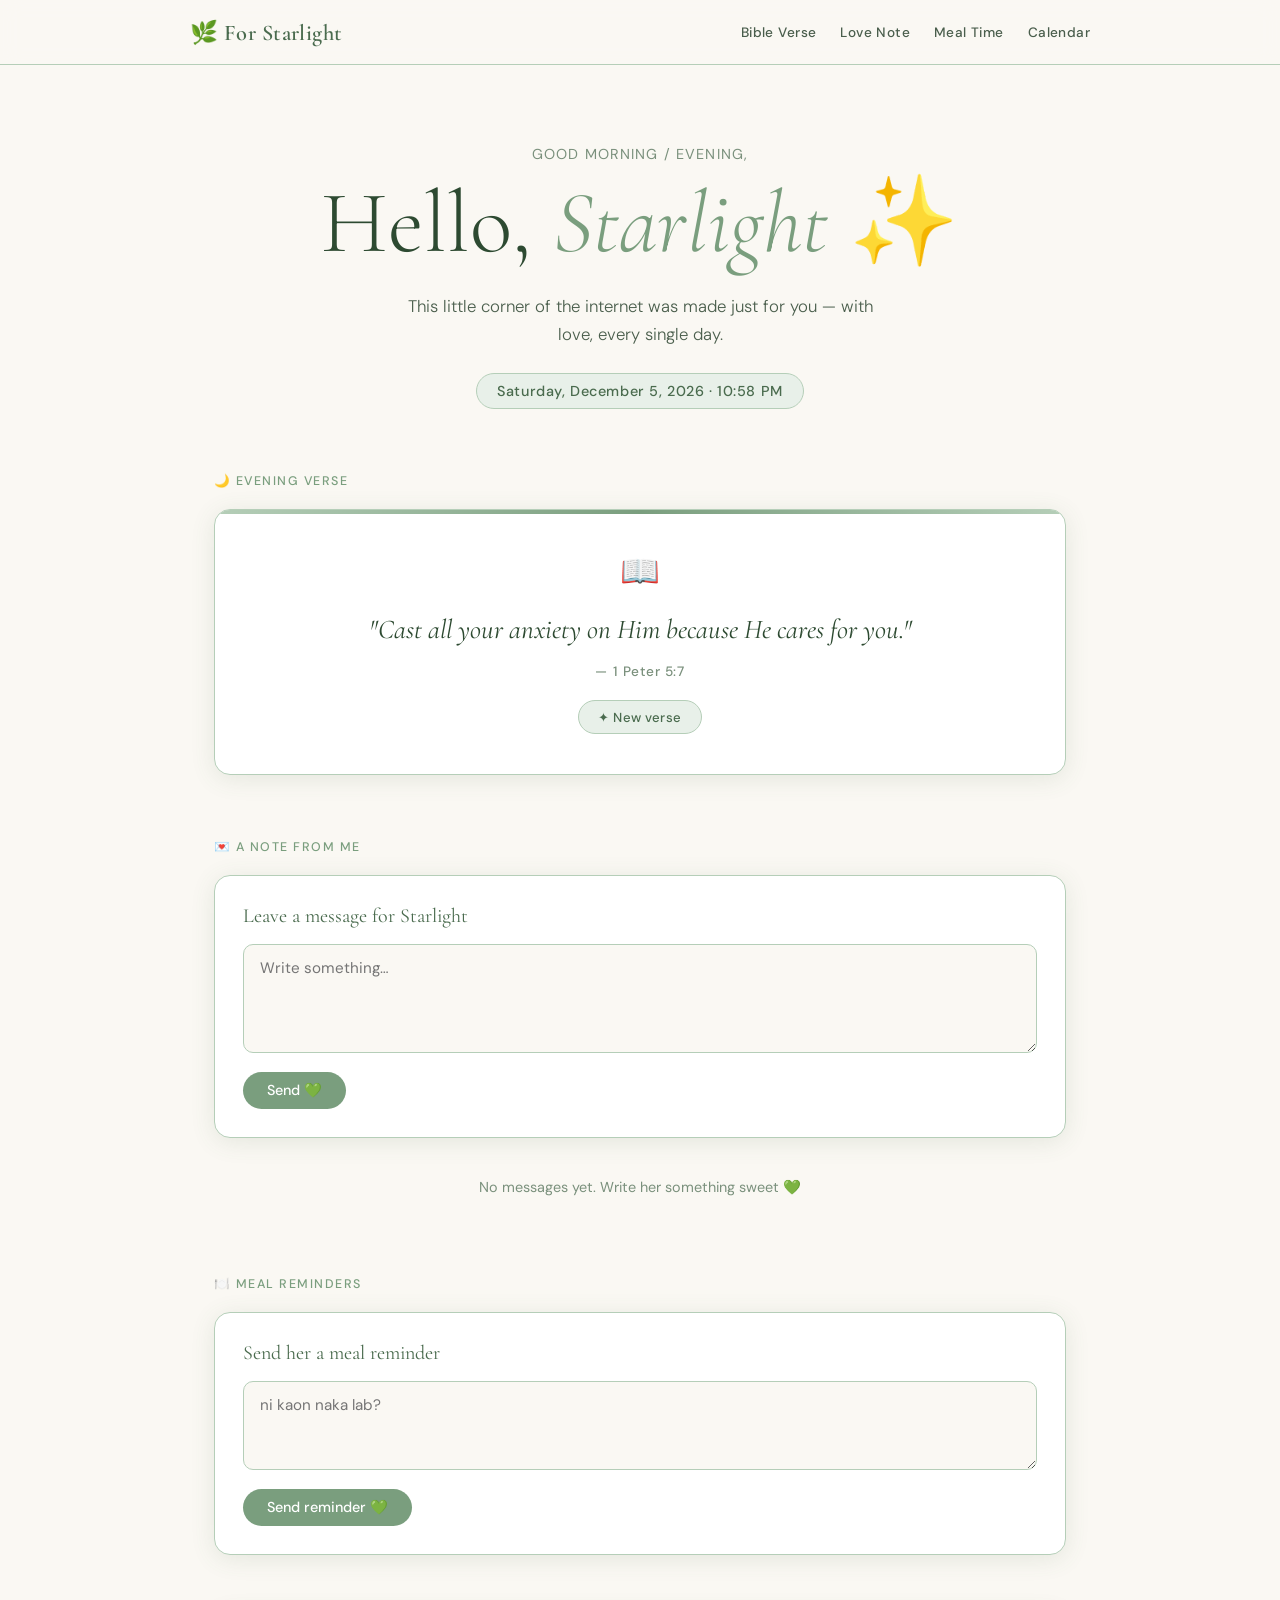
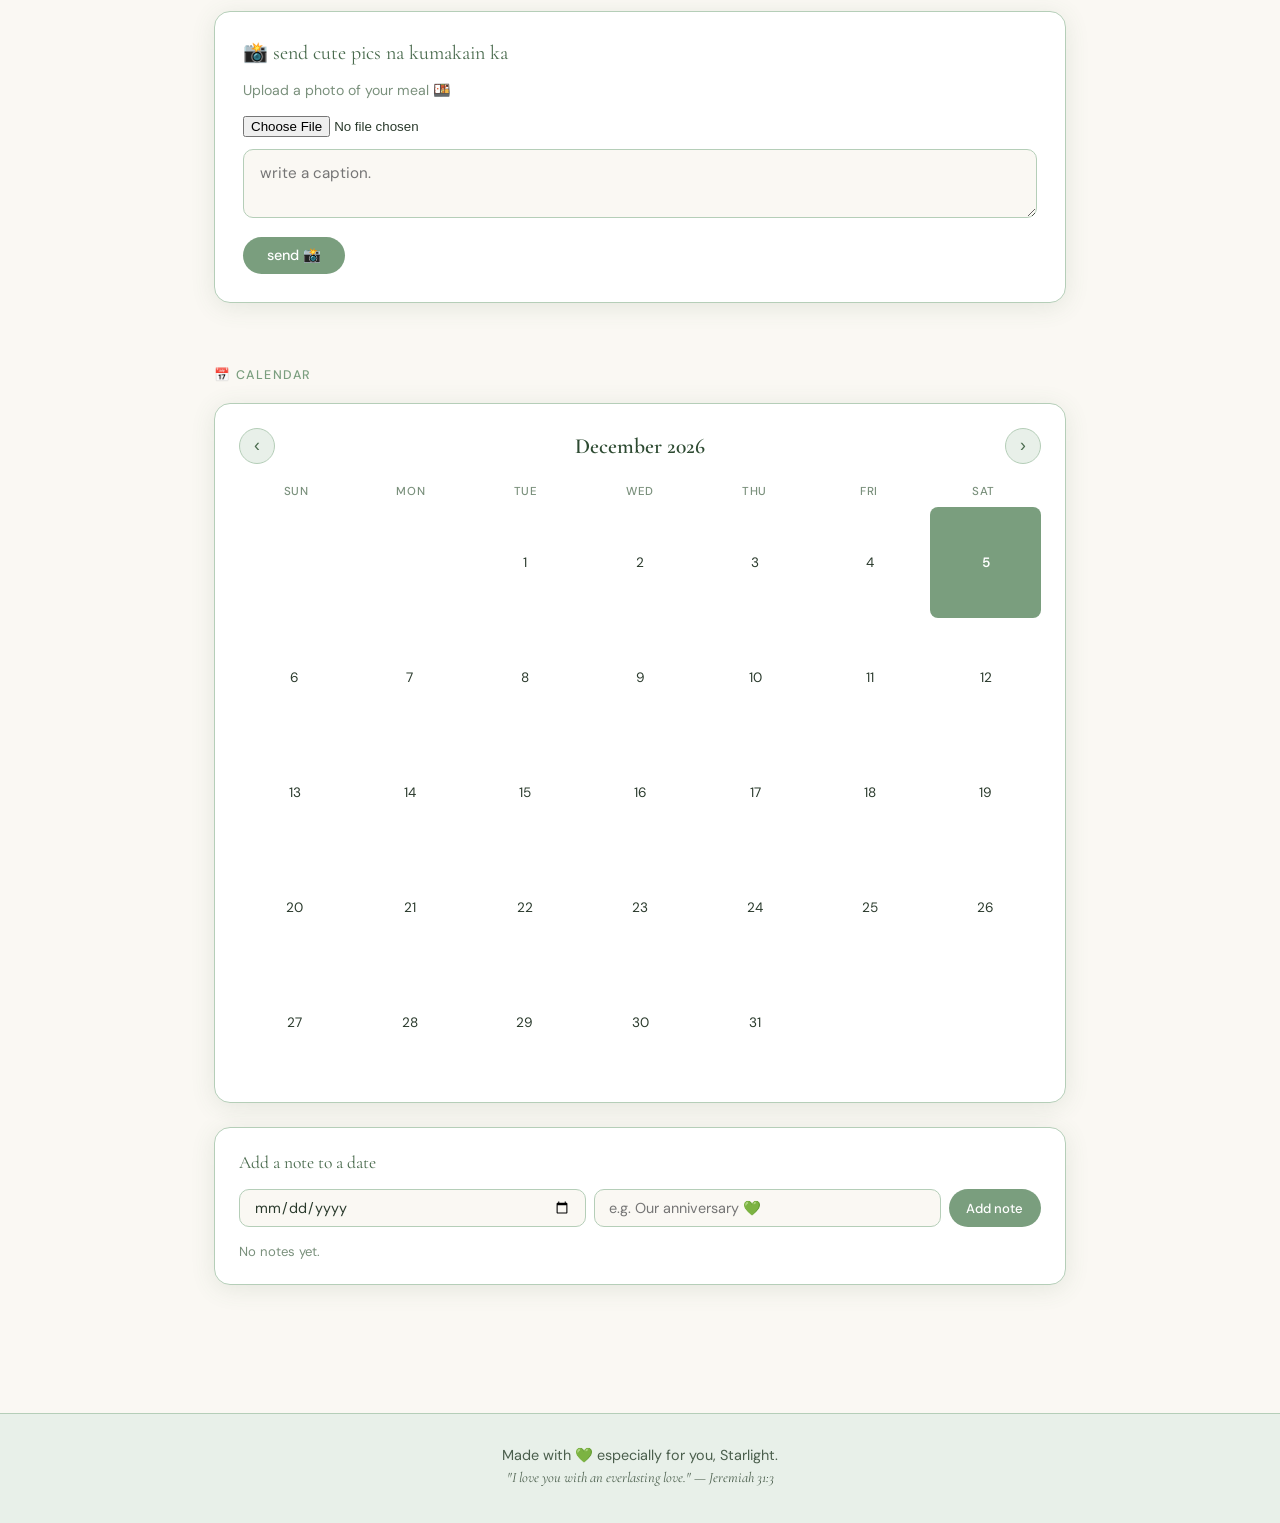
==== index.html @ 78d16635 "Add files via upload" ====
<!DOCTYPE html>
<html lang="en">
<head>
  <meta charset="UTF-8" />
  <meta name="viewport" content="width=device-width, initial-scale=1.0"/>
  <title>For Starlight 🌿</title>
  <link rel="preconnect" href="https://fonts.googleapis.com" />
  <link rel="preconnect" href="https://fonts.gstatic.com" crossorigin />
  <link href="https://fonts.googleapis.com/css2?family=Cormorant+Garamond:ital,wght@0,300;0,400;0,600;1,300;1,400&family=DM+Sans:wght@300;400;500&display=swap" rel="stylesheet"/>
  <link rel="stylesheet" href="style.css" />
</head>
<body>

  <div class="leaves-bg" aria-hidden="true">
    <div class="leaf leaf-1">🍃</div>
    <div class="leaf leaf-2">🌿</div>
    <div class="leaf leaf-3">🍃</div>
    <div class="leaf leaf-4">🌿</div>
    <div class="leaf leaf-5">🍃</div>
  </div>

  <header class="site-header">
    <div class="header-inner">
      <div class="logo">🌿 For Starlight</div>
      <nav>
        <a href="#verse">Bible Verse</a>
        <a href="#message">Love Note</a>
        <a href="#meal">Meal Time</a>
        <a href="#calendar">Calendar</a>
      </nav>
    </div>
  </header>

  <main>

    <section class="hero">
      <p class="hero-label">Good morning / evening,</p>
      <h1 class="hero-title">Hello, <em>Starlight</em> ✨</h1>
      <p class="hero-sub">This little corner of the internet was made just for you — with love, every single day.</p>
      <div class="hero-time" id="hero-time"></div>
    </section>

    <section class="section verse-section" id="verse">
      <div class="section-label" id="verse-period-label">🌅 Morning Verse</div>
      <div class="verse-card">
        <div class="verse-icon">📖</div>
        <blockquote class="verse-text" id="verse-text"></blockquote>
        <cite class="verse-ref" id="verse-ref"></cite>
        <button class="btn-refresh" onclick="loadVerse()">✦ New verse</button>
      </div>
    </section>

    <section class="section message-section" id="message">
      <div class="section-label">💌 A Note From Me</div>
      <div class="write-panel">
        <h2 class="panel-title">Leave a message for Starlight</h2>
        <textarea id="msg-input" class="msg-textarea" placeholder="Write something…" rows="4"></textarea>
        <button class="btn-save" onclick="saveMessage()">Send 💚</button>
      </div>
      <div class="messages-list" id="messages-list"></div>
    </section>

    <section class="section meal-section" id="meal">
  <div class="section-label">🍽️ Meal Reminders</div>

  <!-- You send a reminder -->
  <div class="write-panel">
    <h2 class="panel-title">Send her a meal reminder</h2>
    <textarea id="meal-input" class="msg-textarea" placeholder="ni kaon naka lab?" rows="3"></textarea>
    <button class="btn-save" onclick="saveMealReminder()">Send reminder 💚</button>
  </div>

  <!-- Reminders list -->
  <div class="messages-list" id="meal-list"></div>

  <!-- She uploads her meal photo -->
  <div class="write-panel" style="margin-top: 2rem;">
    <h2 class="panel-title">📸 send cute pics na kumakain ka</h2>
    <p style="font-size:0.88rem; color:var(--text-light); margin-bottom:1rem;">Upload a photo of your meal 🍱</p>
    <input type="file" id="meal-photo" accept="image/*" class="photo-input" />
    <textarea id="meal-caption" class="msg-textarea" placeholder="write a caption." rows="2" style="margin-top:0.75rem;"></textarea>
    <button class="btn-save" onclick="saveMealPhoto()">send 📸</button>
  </div>

  <!-- Meal photo log -->
  <div class="meal-photo-grid" id="meal-photo-grid"></div>

</section>

    <section class="section calendar-section" id="calendar">
      <div class="section-label">📅 Calendar</div>
      <div class="calendar-wrapper">
        <div class="cal-header">
          <button class="cal-nav" onclick="changeMonth(-1)">‹</button>
          <span class="cal-title" id="cal-title"></span>
          <button class="cal-nav" onclick="changeMonth(1)">›</button>
        </div>
        <div class="cal-weekdays">
          <span>Sun</span><span>Mon</span><span>Tue</span><span>Wed</span>
          <span>Thu</span><span>Fri</span><span>Sat</span>
        </div>
        <div class="cal-grid" id="cal-grid"></div>
      </div>
      <div class="cal-note-panel">
        <h3>Add a note to a date</h3>
        <div class="cal-note-form">
          <input type="date" id="note-date" class="note-input" />
          <input type="text" id="note-text" class="note-input" placeholder="e.g. Our anniversary 💚" />
          <button class="btn-save small" onclick="addCalNote()">Add note</button>
        </div>
        <div class="cal-notes-list" id="cal-notes-list"></div>
      </div>
    </section>

  </main>

  <footer class="site-footer">
    <p>Made with 💚 especially for you, Starlight.</p>
    <p class="footer-verse">"I love you with an everlasting love." — Jeremiah 31:3</p>
  </footer>

  <div class="notif-popup" id="notif-popup" style="display:none;">
    <span id="notif-text"></span>
  </div>

  <script src="app.js"></script>
</body>
</html>
---- style.css ----
*, *::before, *::after { box-sizing: border-box; margin: 0; padding: 0; }

:root {
  --sage: #7a9e7e;
  --sage-light: #b5ceb8;
  --sage-pale: #e8f0e9;
  --sage-dark: #4a6b4e;
  --sage-deep: #2d4a31;
  --cream: #faf8f3;
  --cream-dark: #f0ece0;
  --gold: #c9a84c;
  --text-dark: #2a3a2c;
  --text-mid: #4a5e4c;
  --text-light: #7a907c;
  --white: #ffffff;
  --shadow: 0 4px 24px rgba(74, 107, 78, 0.12);
  --shadow-lg: 0 8px 40px rgba(74, 107, 78, 0.18);
  --radius: 16px;
  --radius-sm: 10px;
}

html { scroll-behavior: smooth; }

body {
  font-family: 'DM Sans', sans-serif;
  background-color: var(--cream);
  color: var(--text-dark);
  min-height: 100vh;
  overflow-x: hidden;
  position: relative;
}

.leaves-bg {
  position: fixed;
  inset: 0;
  pointer-events: none;
  z-index: 0;
  overflow: hidden;
}
.leaf {
  position: absolute;
  font-size: 1.6rem;
  opacity: 0.18;
  animation: floatLeaf linear infinite;
}
.leaf-1 { left: 5%;  top: -60px; animation-duration: 18s; animation-delay: 0s; }
.leaf-2 { left: 20%; top: -60px; animation-duration: 24s; animation-delay: 4s; }
.leaf-3 { left: 50%; top: -60px; animation-duration: 20s; animation-delay: 8s; }
.leaf-4 { left: 72%; top: -60px; animation-duration: 22s; animation-delay: 2s; }
.leaf-5 { left: 88%; top: -60px; animation-duration: 26s; animation-delay: 6s; }

@keyframes floatLeaf {
  0%   { transform: translateY(0) rotate(0deg); opacity: 0; }
  10%  { opacity: 0.18; }
  90%  { opacity: 0.18; }
  100% { transform: translateY(110vh) rotate(360deg); opacity: 0; }
}

.site-header {
  position: sticky;
  top: 0;
  z-index: 100;
  background: rgba(250, 248, 243, 0.92);
  backdrop-filter: blur(10px);
  border-bottom: 1px solid var(--sage-light);
  padding: 0 2rem;
}
.header-inner {
  max-width: 900px;
  margin: 0 auto;
  display: flex;
  align-items: center;
  justify-content: space-between;
  height: 64px;
}
.logo {
  font-family: 'Cormorant Garamond', serif;
  font-size: 1.4rem;
  font-weight: 600;
  color: var(--sage-dark);
  letter-spacing: 0.02em;
}
nav { display: flex; gap: 1.5rem; }
nav a {
  font-size: 0.85rem;
  font-weight: 500;
  color: var(--text-mid);
  text-decoration: none;
  letter-spacing: 0.03em;
  transition: color 0.2s;
}
nav a:hover { color: var(--sage-dark); }

main {
  max-width: 900px;
  margin: 0 auto;
  padding: 0 1.5rem 4rem;
  position: relative;
  z-index: 1;
}

.hero {
  text-align: center;
  padding: 5rem 1rem 4rem;
}
.hero-label {
  font-size: 0.9rem;
  font-weight: 400;
  color: var(--text-light);
  letter-spacing: 0.08em;
  text-transform: uppercase;
  margin-bottom: 0.75rem;
}
.hero-title {
  font-family: 'Cormorant Garamond', serif;
  font-size: clamp(3rem, 8vw, 5.5rem);
  font-weight: 300;
  color: var(--sage-deep);
  line-height: 1.1;
  margin-bottom: 1.25rem;
}
.hero-title em { font-style: italic; color: var(--sage); }
.hero-sub {
  font-size: 1.05rem;
  font-weight: 300;
  color: var(--text-mid);
  max-width: 480px;
  margin: 0 auto 1.5rem;
  line-height: 1.7;
}
.hero-time {
  display: inline-block;
  background: var(--sage-pale);
  color: var(--sage-dark);
  font-size: 0.9rem;
  font-weight: 500;
  padding: 0.5rem 1.25rem;
  border-radius: 100px;
  border: 1px solid var(--sage-light);
  letter-spacing: 0.04em;
}

.section { margin-bottom: 4rem; }
.section-label {
  font-size: 0.78rem;
  font-weight: 500;
  letter-spacing: 0.12em;
  text-transform: uppercase;
  color: var(--sage);
  margin-bottom: 1.25rem;
}

.verse-card {
  background: var(--white);
  border: 1px solid var(--sage-light);
  border-radius: var(--radius);
  padding: 2.5rem 2rem;
  text-align: center;
  box-shadow: var(--shadow);
  position: relative;
  overflow: hidden;
}
.verse-card::before {
  content: '';
  position: absolute;
  top: 0; left: 0; right: 0;
  height: 4px;
  background: linear-gradient(90deg, var(--sage-light), var(--sage), var(--sage-light));
}
.verse-icon { font-size: 2rem; margin-bottom: 1rem; }
.verse-text {
  font-family: 'Cormorant Garamond', serif;
  font-size: clamp(1.3rem, 3vw, 1.7rem);
  font-weight: 400;
  font-style: italic;
  color: var(--sage-deep);
  line-height: 1.6;
  margin-bottom: 0.75rem;
}
.verse-ref {
  font-size: 0.85rem;
  color: var(--text-light);
  font-style: normal;
  font-weight: 500;
  letter-spacing: 0.04em;
  display: block;
  margin-bottom: 1.25rem;
}
.btn-refresh {
  background: var(--sage-pale);
  color: var(--sage-dark);
  border: 1px solid var(--sage-light);
  border-radius: 100px;
  padding: 0.45rem 1.2rem;
  font-size: 0.82rem;
  font-weight: 500;
  cursor: pointer;
  transition: all 0.2s;
  font-family: 'DM Sans', sans-serif;
  letter-spacing: 0.03em;
}
.btn-refresh:hover { background: var(--sage-light); color: var(--sage-deep); }

.write-panel {
  background: var(--white);
  border: 1px solid var(--sage-light);
  border-radius: var(--radius);
  padding: 1.75rem;
  margin-bottom: 1.5rem;
  box-shadow: var(--shadow);
}
.panel-title {
  font-family: 'Cormorant Garamond', serif;
  font-size: 1.25rem;
  font-weight: 400;
  color: var(--sage-dark);
  margin-bottom: 1rem;
}
.msg-textarea {
  width: 100%;
  border: 1px solid var(--sage-light);
  border-radius: var(--radius-sm);
  padding: 0.85rem 1rem;
  font-family: 'DM Sans', sans-serif;
  font-size: 0.95rem;
  color: var(--text-dark);
  background: var(--cream);
  resize: vertical;
  outline: none;
  transition: border-color 0.2s;
  margin-bottom: 0.85rem;
}
.msg-textarea:focus { border-color: var(--sage); }
.btn-save {
  background: var(--sage);
  color: var(--white);
  border: none;
  border-radius: 100px;
  padding: 0.6rem 1.5rem;
  font-size: 0.9rem;
  font-weight: 500;
  cursor: pointer;
  font-family: 'DM Sans', sans-serif;
  transition: all 0.2s;
}
.btn-save:hover { background: var(--sage-dark); }
.btn-save.small { padding: 0.5rem 1.1rem; font-size: 0.82rem; }

.messages-list { display: flex; flex-direction: column; gap: 1rem; }
.msg-bubble {
  background: var(--white);
  border: 1px solid var(--sage-pale);
  border-left: 4px solid var(--sage);
  border-radius: var(--radius-sm);
  padding: 1rem 1.25rem;
  box-shadow: 0 2px 10px rgba(74,107,78,0.06);
  animation: fadeIn 0.3s ease;
}
.msg-bubble p { font-size: 0.95rem; color: var(--text-dark); line-height: 1.65; margin-bottom: 0.4rem; }
.msg-bubble small { font-size: 0.75rem; color: var(--text-light); }
.msg-bubble .delete-btn {
  background: none; border: none; font-size: 0.75rem;
  color: #c9a8a8; cursor: pointer; float: right; margin-top: -0.2rem;
}
.msg-bubble .delete-btn:hover { color: #b05050; }

@keyframes fadeIn { from { opacity:0; transform: translateY(6px); } to { opacity:1; transform:none; } }

.meal-grid {
  display: grid;
  grid-template-columns: repeat(auto-fit, minmax(160px, 1fr));
  gap: 1rem;
  margin-bottom: 1rem;
}
.meal-card {
  background: var(--white);
  border: 1px solid var(--sage-light);
  border-radius: var(--radius);
  padding: 1.5rem 1rem;
  text-align: center;
  box-shadow: var(--shadow);
  transition: transform 0.2s, box-shadow 0.2s;
}
.meal-card:hover { transform: translateY(-2px); box-shadow: var(--shadow-lg); }
.meal-icon { font-size: 2rem; margin-bottom: 0.5rem; }
.meal-name { font-weight: 500; color: var(--sage-dark); font-size: 0.95rem; margin-bottom: 0.25rem; }
.meal-time { font-size: 0.8rem; color: var(--text-light); margin-bottom: 0.5rem; }
.meal-status {
  font-size: 0.78rem; font-weight: 500;
  padding: 0.25rem 0.6rem; border-radius: 100px; display: inline-block;
}
.status-upcoming { background: var(--sage-pale); color: var(--sage-dark); }
.status-now      { background: #fff3cd; color: #856404; animation: pulse 1.5s infinite; }
.status-done     { background: #d4edda; color: #1a5c2b; }

@keyframes pulse { 0%, 100% { opacity: 1; } 50% { opacity: 0.6; } }

.meal-note {
  text-align: center; font-size: 0.9rem; color: var(--text-mid);
  font-style: italic; padding: 0.75rem;
  background: var(--sage-pale); border-radius: var(--radius-sm);
}

.calendar-wrapper {
  background: var(--white); border: 1px solid var(--sage-light);
  border-radius: var(--radius); padding: 1.5rem;
  box-shadow: var(--shadow); margin-bottom: 1.5rem;
}
.cal-header { display: flex; align-items: center; justify-content: space-between; margin-bottom: 1.25rem; }
.cal-title {
  font-family: 'Cormorant Garamond', serif;
  font-size: 1.35rem; font-weight: 600; color: var(--sage-deep);
}
.cal-nav {
  background: var(--sage-pale); border: 1px solid var(--sage-light);
  color: var(--sage-dark); width: 36px; height: 36px;
  border-radius: 50%; font-size: 1.1rem; cursor: pointer; transition: all 0.2s;
}
.cal-nav:hover { background: var(--sage-light); }
.cal-weekdays {
  display: grid; grid-template-columns: repeat(7, 1fr);
  text-align: center; font-size: 0.72rem; font-weight: 500;
  color: var(--text-light); letter-spacing: 0.05em;
  text-transform: uppercase; margin-bottom: 0.5rem;
}
.cal-grid { display: grid; grid-template-columns: repeat(7, 1fr); gap: 4px; }
.cal-day {
  aspect-ratio: 1; display: flex; flex-direction: column;
  align-items: center; justify-content: center;
  font-size: 0.85rem; border-radius: 8px; cursor: pointer;
  transition: all 0.15s; position: relative; color: var(--text-dark);
}
.cal-day:hover { background: var(--sage-pale); }
.cal-day.today { background: var(--sage); color: var(--white); font-weight: 600; }
.cal-day.has-note::after {
  content: '•'; position: absolute; bottom: 3px; font-size: 0.6rem; color: var(--gold);
}
.cal-day.empty { cursor: default; }

.cal-note-panel {
  background: var(--white); border: 1px solid var(--sage-light);
  border-radius: var(--radius); padding: 1.5rem; box-shadow: var(--shadow);
}
.cal-note-panel h3 {
  font-family: 'Cormorant Garamond', serif;
  font-size: 1.1rem; font-weight: 400; color: var(--sage-dark); margin-bottom: 1rem;
}
.cal-note-form { display: flex; flex-wrap: wrap; gap: 0.5rem; margin-bottom: 1rem; }
.note-input {
  flex: 1; min-width: 140px; border: 1px solid var(--sage-light);
  border-radius: var(--radius-sm); padding: 0.5rem 0.85rem;
  font-family: 'DM Sans', sans-serif; font-size: 0.9rem;
  color: var(--text-dark); background: var(--cream); outline: none;
}
.note-input:focus { border-color: var(--sage); }
.cal-notes-list { display: flex; flex-direction: column; gap: 0.5rem; }
.cal-note-item {
  display: flex; align-items: center; justify-content: space-between;
  background: var(--sage-pale); border-radius: var(--radius-sm);
  padding: 0.5rem 0.85rem; font-size: 0.85rem; color: var(--text-mid);
}
.cal-note-item span.date { font-weight: 500; color: var(--sage-dark); margin-right: 0.5rem; }
.cal-note-item button { background: none; border: none; color: #c9a8a8; cursor: pointer; font-size: 0.75rem; }

.site-footer {
  background: var(--sage-pale); border-top: 1px solid var(--sage-light);
  text-align: center; padding: 2rem; position: relative; z-index: 1;
}
.site-footer p { font-size: 0.9rem; color: var(--text-mid); margin-bottom: 0.3rem; }
.footer-verse { font-family: 'Cormorant Garamond', serif; font-size: 1rem; font-style: italic; color: var(--sage); }

.notif-popup {
  position: fixed; bottom: 2rem; left: 50%; transform: translateX(-50%);
  background: var(--sage-dark); color: var(--white);
  padding: 0.75rem 1.5rem; border-radius: 100px;
  font-size: 0.9rem; font-weight: 500; box-shadow: var(--shadow-lg); z-index: 999;
  animation: slideUp 0.3s ease;
}
@keyframes slideUp {
  from { opacity:0; transform: translateX(-50%) translateY(10px); }
  to   { opacity:1; transform: translateX(-50%) translateY(0); }
}

@media (max-width: 600px) {
  nav { gap: 0.85rem; }
  nav a { font-size: 0.78rem; }
  .hero { padding: 3rem 0.5rem 2.5rem; }
  .verse-card { padding: 1.75rem 1.25rem; }
  .write-panel { padding: 1.25rem; }
}
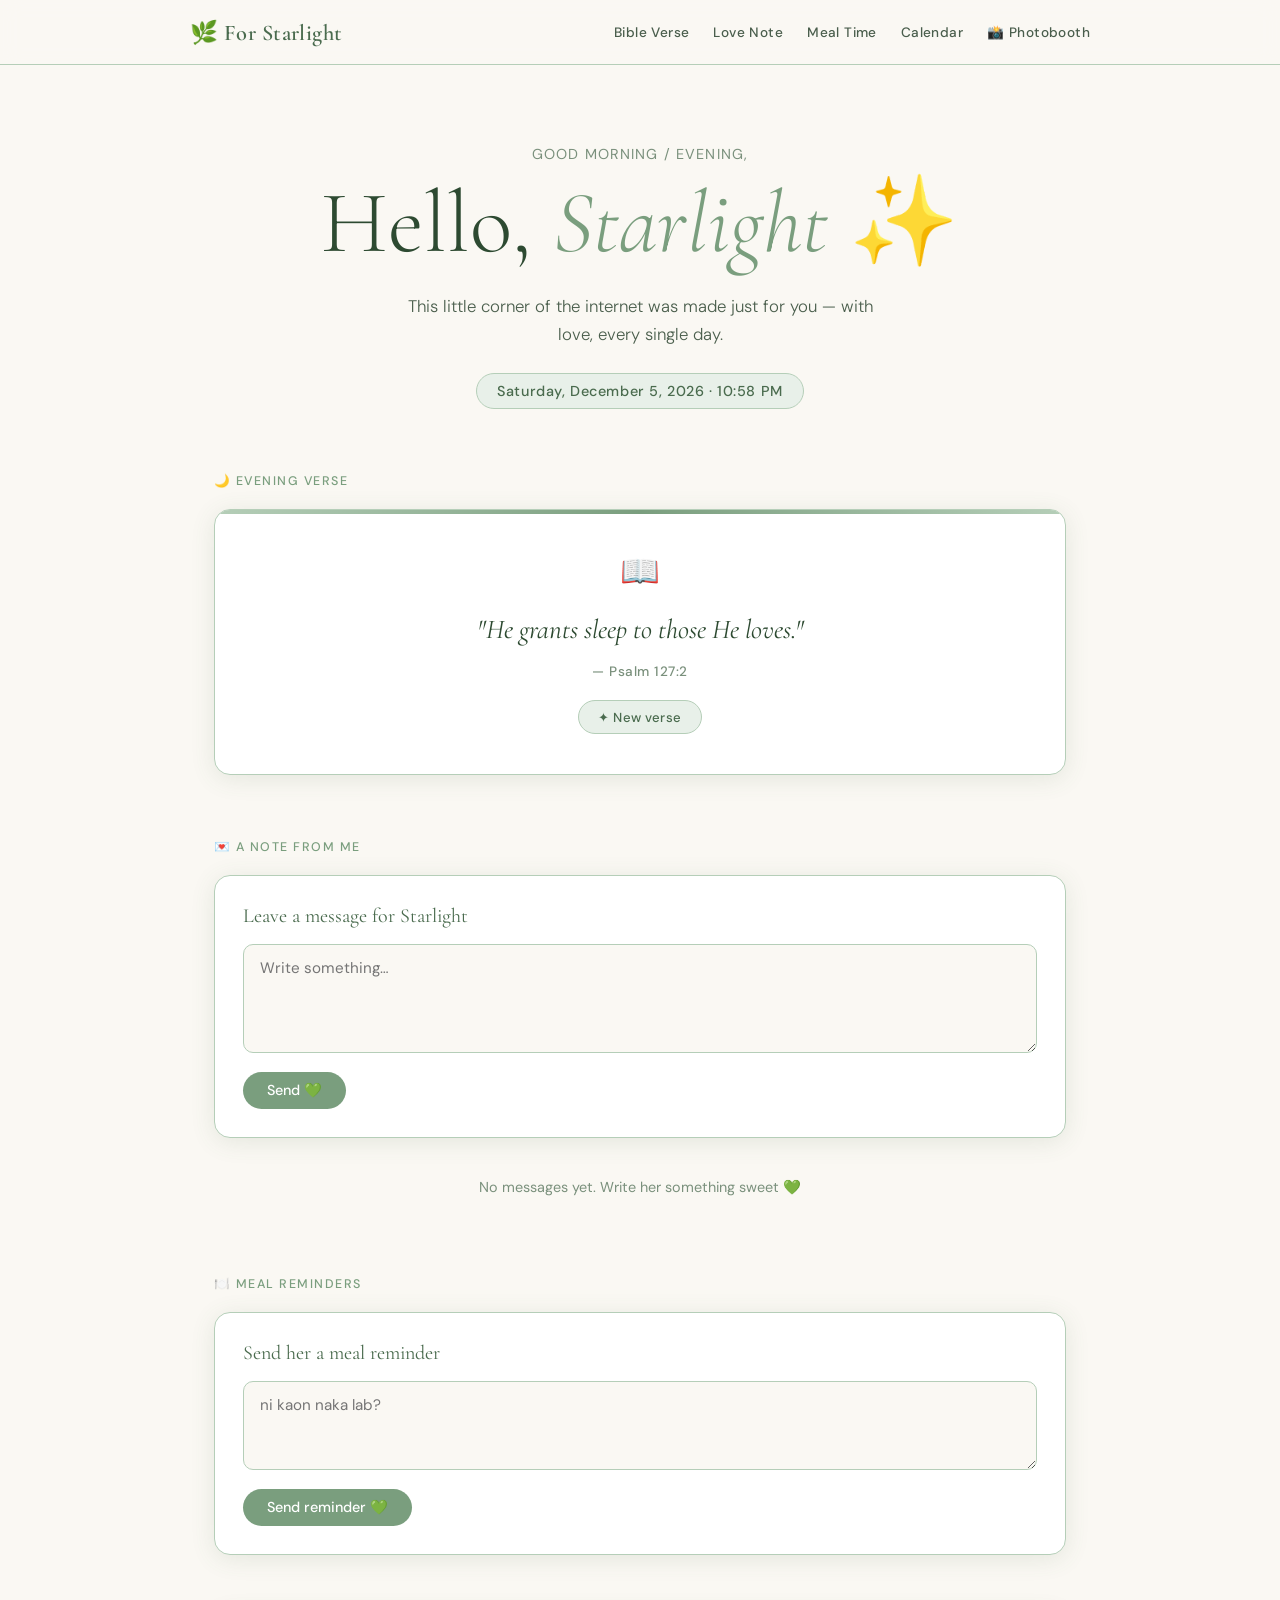
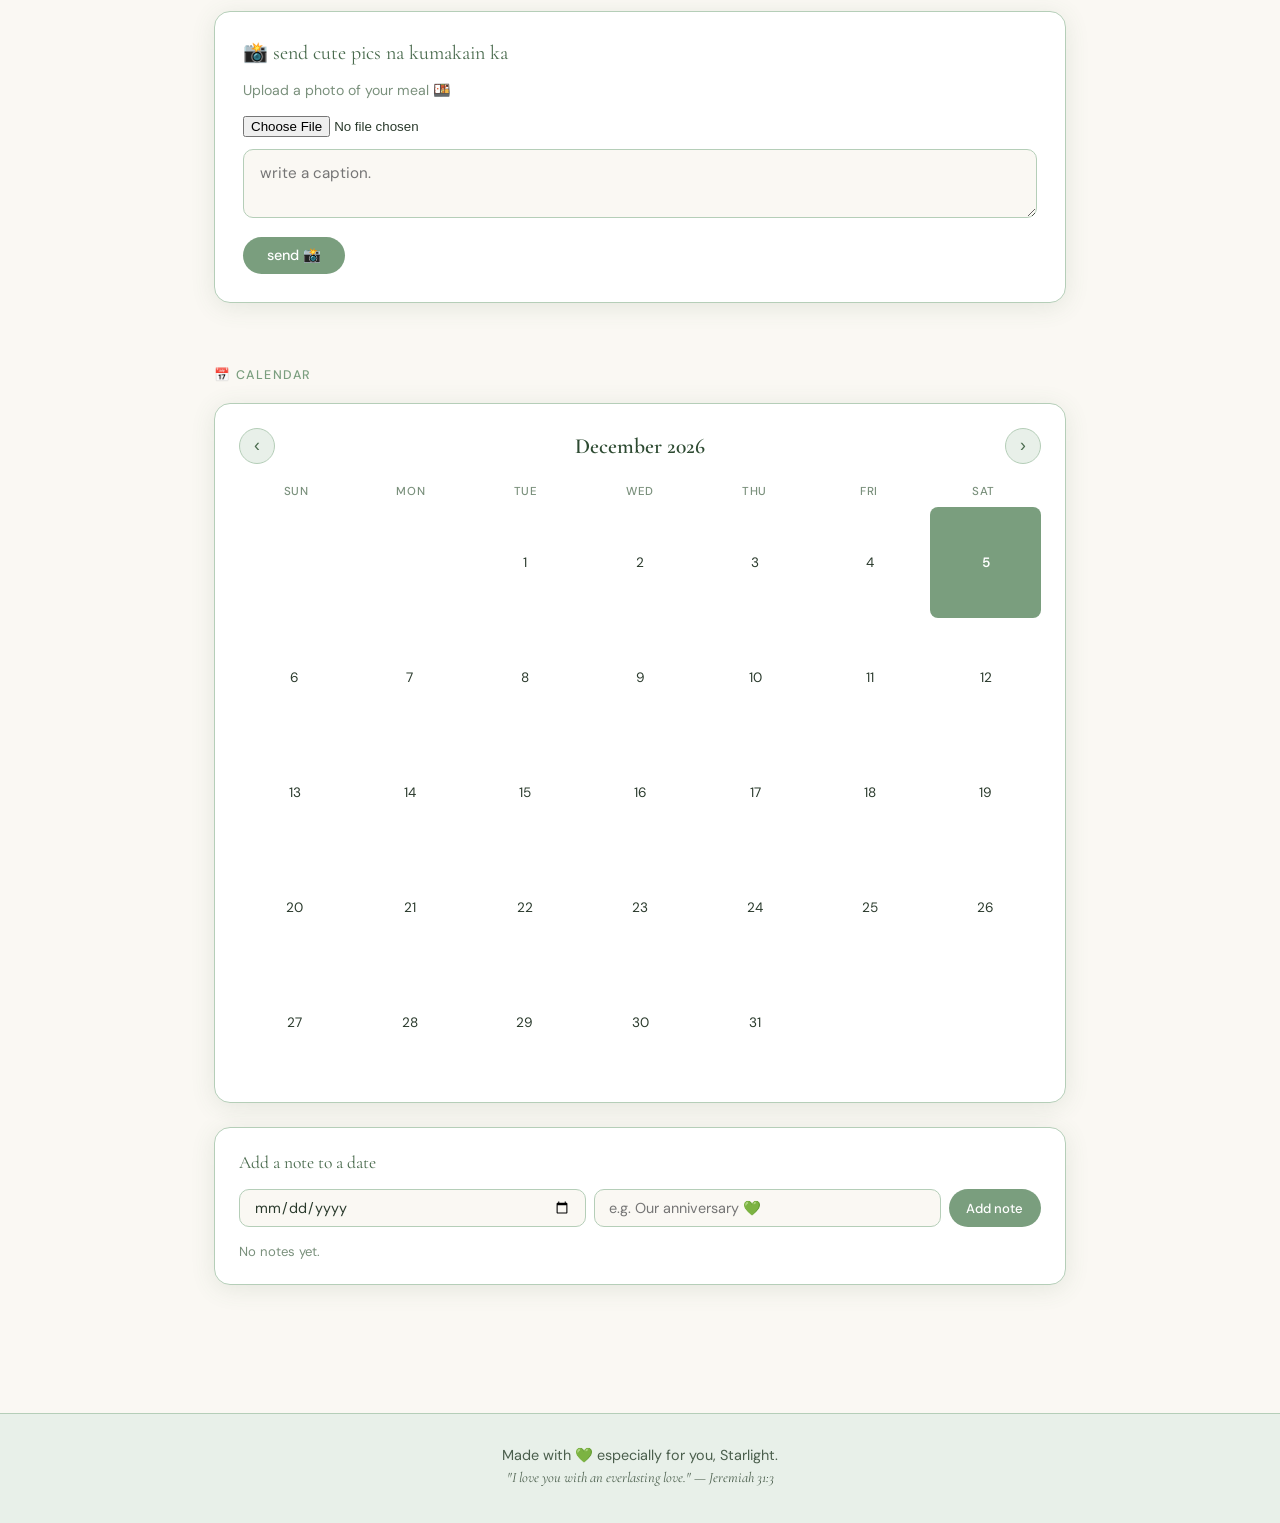
==== commit cb59fb18: "Add files via upload" ====
--- a/index.html
+++ b/index.html
@@ -27,6 +27,7 @@
         <a href="#message">Love Note</a>
         <a href="#meal">Meal Time</a>
         <a href="#calendar">Calendar</a>
+        <a href="photobooth.html">📸 Photobooth</a>
       </nav>
     </div>
   </header>
